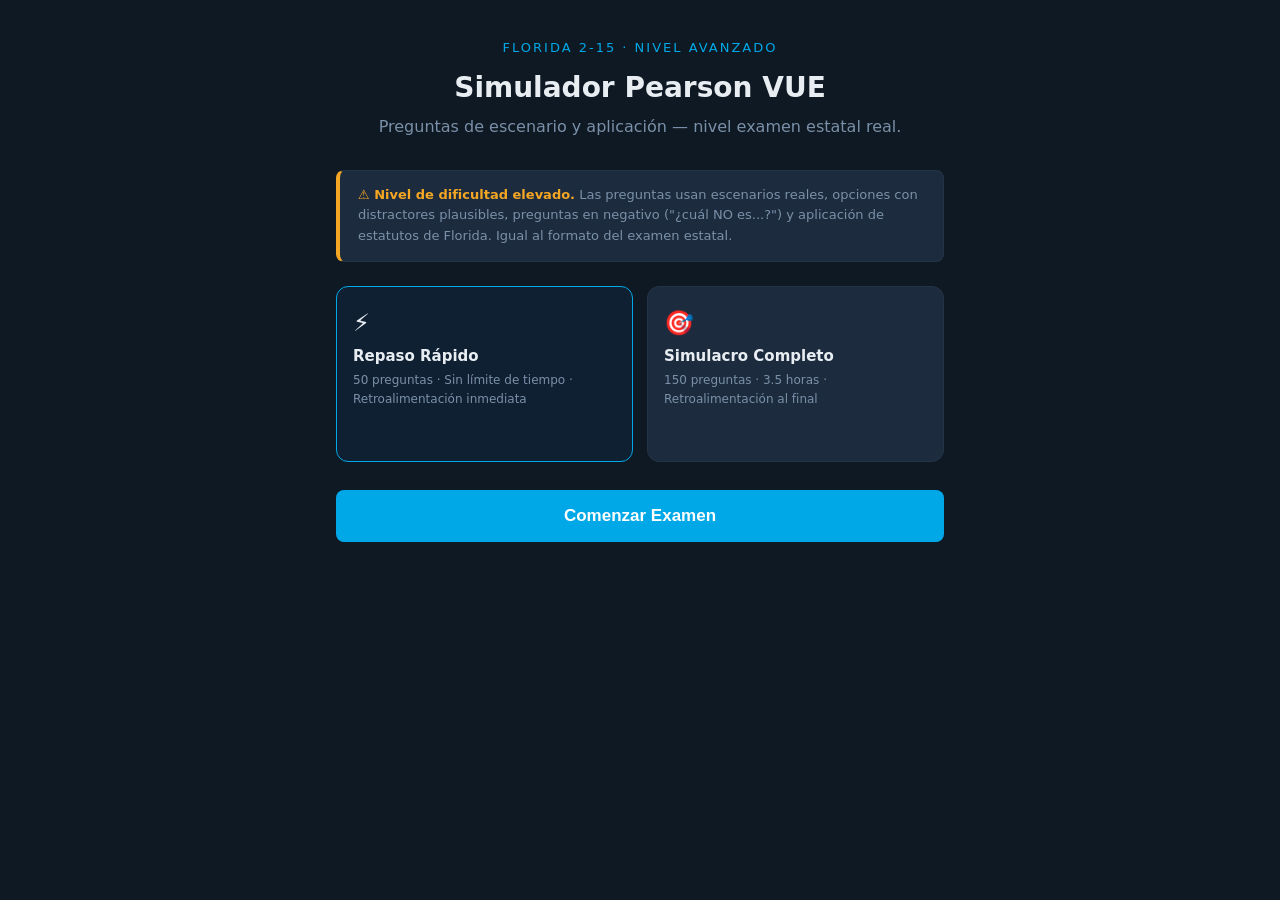
==== examen-avanzado.html @ e2fc0c7a "Agregar simulador nivel avanzado Pearson VUE" ====
<!DOCTYPE html>
<html lang="es">
<head>
<meta charset="UTF-8">
<meta name="viewport" content="width=device-width, initial-scale=1.0">
<title>Examen Florida 2-15 – Nivel Pearson VUE</title>
<style>
  * { box-sizing: border-box; margin: 0; padding: 0; }
  :root {
    --bg: #0f1923; --surface: #162030; --card: #1c2c3e; --border: #243447;
    --accent: #00a8e8; --accent2: #00c896; --warn: #f5a623; --danger: #e84040;
    --text: #e8edf2; --muted: #7a90a8;
    --correct-bg: #0a2e22; --wrong-bg: #2e0d0d;
  }
  body { background: var(--bg); color: var(--text); font-family: 'Segoe UI', system-ui, sans-serif; min-height: 100vh; display: flex; flex-direction: column; }
  header { background: var(--surface); border-bottom: 1px solid var(--border); padding: 12px 20px; display: flex; align-items: center; justify-content: space-between; position: sticky; top: 0; z-index: 100; }
  .logo { font-size: 13px; font-weight: 700; color: var(--accent); letter-spacing: 1.5px; text-transform: uppercase; }
  .logo span { color: var(--muted); font-weight: 400; }
  #timer { font-size: 20px; font-weight: 700; font-variant-numeric: tabular-nums; color: var(--warn); letter-spacing: 2px; }
  #timer.urgent { color: var(--danger); animation: pulse 1s infinite; }
  @keyframes pulse { 0%,100%{opacity:1} 50%{opacity:.5} }
  #progress-bar-wrap { background: var(--border); height: 4px; }
  #progress-bar { height: 4px; background: linear-gradient(90deg, var(--accent), var(--accent2)); transition: width .3s; width: 0%; }
  main { flex: 1; padding: 24px 16px 80px; max-width: 780px; margin: 0 auto; width: 100%; }
  .meta { display: flex; align-items: center; gap: 10px; margin-bottom: 18px; flex-wrap: wrap; }
  .badge { font-size: 10px; font-weight: 700; letter-spacing: 1px; text-transform: uppercase; padding: 4px 10px; border-radius: 20px; background: var(--card); border: 1px solid var(--border); color: var(--muted); }
  .badge.accent { border-color: var(--accent); color: var(--accent); }
  .badge.hard { border-color: var(--danger); color: var(--danger); }
  #q-counter { margin-left: auto; font-size: 13px; color: var(--muted); }
  #question-card { background: var(--card); border: 1px solid var(--border); border-radius: 12px; padding: 26px; margin-bottom: 18px; line-height: 1.75; font-size: 16px; }
  #options { display: flex; flex-direction: column; gap: 11px; }
  .option { background: var(--surface); border: 1.5px solid var(--border); border-radius: 10px; padding: 15px 18px; cursor: pointer; display: flex; align-items: flex-start; gap: 14px; transition: border-color .15s, background .15s; font-size: 14.5px; line-height: 1.55; }
  .option:hover:not(.disabled) { border-color: var(--accent); background: #1a2e42; }
  .opt-letter { min-width: 26px; height: 26px; border-radius: 50%; background: var(--border); display: flex; align-items: center; justify-content: center; font-size: 12px; font-weight: 700; color: var(--muted); flex-shrink: 0; margin-top: 1px; }
  .option.selected { border-color: var(--accent); background: #102033; }
  .option.selected .opt-letter { background: var(--accent); color: #fff; }
  .option.correct { border-color: var(--accent2); background: var(--correct-bg); }
  .option.correct .opt-letter { background: var(--accent2); color: #fff; }
  .option.wrong { border-color: var(--danger); background: var(--wrong-bg); }
  .option.wrong .opt-letter { background: var(--danger); color: #fff; }
  .option.disabled { cursor: default; }
  #explanation { display: none; background: #0d1e2e; border: 1px solid var(--border); border-left: 4px solid var(--accent2); border-radius: 8px; padding: 16px 20px; font-size: 13.5px; line-height: 1.75; color: #c0d0e0; margin-top: 14px; }
  #explanation.show { display: block; }
  #explanation strong { color: var(--accent2); }
  #explanation em { color: var(--warn); font-style: normal; }
  #bottom-bar { position: fixed; bottom: 0; left: 0; right: 0; background: var(--surface); border-top: 1px solid var(--border); padding: 12px 20px; display: flex; align-items: center; justify-content: space-between; gap: 12px; }
  #score-live { font-size: 13px; color: var(--muted); }
  #score-live span { color: var(--text); font-weight: 700; }
  .btn { padding: 11px 26px; border-radius: 8px; border: none; font-size: 15px; font-weight: 700; cursor: pointer; transition: opacity .15s; }
  .btn:disabled { opacity: .35; cursor: default; }
  .btn-primary { background: var(--accent); color: #fff; }
  .btn-primary:hover:not(:disabled) { opacity: .85; }
  .btn-secondary { background: transparent; border: 1.5px solid var(--border); color: var(--muted); font-size: 13px; padding: 9px 16px; }
  .btn-secondary:hover { border-color: var(--accent); color: var(--accent); }
  #results-screen { display: none; max-width: 680px; margin: 0 auto; padding: 40px 16px 80px; text-align: center; }
  #results-screen.show { display: block; }
  .result-circle { width: 140px; height: 140px; border-radius: 50%; margin: 0 auto 28px; display: flex; flex-direction: column; align-items: center; justify-content: center; font-size: 36px; font-weight: 800; border: 5px solid var(--accent2); }
  .result-circle.fail { border-color: var(--danger); }
  h1.result-title { font-size: 26px; margin-bottom: 8px; }
  .result-sub { color: var(--muted); margin-bottom: 32px; font-size: 15px; }
  .stats-grid { display: grid; grid-template-columns: repeat(3, 1fr); gap: 12px; margin-bottom: 32px; }
  .stat-box { background: var(--card); border: 1px solid var(--border); border-radius: 10px; padding: 18px 12px; }
  .stat-box .num { font-size: 28px; font-weight: 800; color: var(--accent); }
  .stat-box .lbl { font-size: 11px; color: var(--muted); margin-top: 4px; text-transform: uppercase; letter-spacing: .8px; }
  .lesson-breakdown { text-align: left; margin-bottom: 32px; }
  .lesson-breakdown h3 { font-size: 13px; color: var(--muted); text-transform: uppercase; letter-spacing: 1px; margin-bottom: 14px; }
  .lb-row { display: flex; align-items: center; gap: 10px; margin-bottom: 8px; font-size: 13px; }
  .lb-label { min-width: 130px; color: var(--muted); font-size: 12px; }
  .lb-bar-wrap { flex: 1; background: var(--border); border-radius: 4px; height: 8px; }
  .lb-bar { height: 8px; border-radius: 4px; background: var(--accent2); }
  .lb-bar.bad { background: var(--danger); }
  .lb-pct { min-width: 40px; text-align: right; font-weight: 700; }
  #start-screen { max-width: 640px; margin: 40px auto; padding: 0 16px; text-align: center; }
  #start-screen h1 { font-size: 28px; margin-bottom: 10px; }
  #start-screen p { color: var(--muted); margin-bottom: 30px; line-height: 1.6; }
  .mode-grid { display: grid; grid-template-columns: 1fr 1fr; gap: 14px; margin-bottom: 28px; }
  .mode-card { background: var(--card); border: 1.5px solid var(--border); border-radius: 12px; padding: 22px 16px; cursor: pointer; transition: border-color .15s; text-align: left; }
  .mode-card:hover { border-color: var(--accent); }
  .mode-card.selected { border-color: var(--accent); background: #102033; }
  .mode-card h3 { font-size: 15px; margin-bottom: 6px; }
  .mode-card p { font-size: 12px; color: var(--muted); line-height: 1.5; }
  .mode-icon { font-size: 24px; margin-bottom: 10px; }
  .difficulty-note { background: var(--card); border: 1px solid var(--border); border-left: 4px solid var(--warn); border-radius: 8px; padding: 14px 18px; text-align: left; font-size: 13px; color: var(--muted); margin-bottom: 24px; line-height: 1.6; }
  .difficulty-note strong { color: var(--warn); }
</style>
</head>
<body>

<div id="start-screen">
  <div style="font-size:13px;color:var(--accent);letter-spacing:2px;text-transform:uppercase;margin-bottom:16px;">Florida 2-15 · Nivel Avanzado</div>
  <h1>Simulador Pearson VUE</h1>
  <p>Preguntas de escenario y aplicación — nivel examen estatal real.</p>

  <div class="difficulty-note">
    <strong>⚠️ Nivel de dificultad elevado.</strong> Las preguntas usan escenarios reales, opciones con distractores plausibles, preguntas en negativo ("¿cuál NO es...?") y aplicación de estatutos de Florida. Igual al formato del examen estatal.
  </div>

  <div class="mode-grid">
    <div class="mode-card selected" id="mode-50" onclick="selectMode(50)">
      <div class="mode-icon">⚡</div>
      <h3>Repaso Rápido</h3>
      <p>50 preguntas · Sin límite de tiempo · Retroalimentación inmediata</p>
    </div>
    <div class="mode-card" id="mode-150" onclick="selectMode(150)">
      <div class="mode-icon">🎯</div>
      <h3>Simulacro Completo</h3>
      <p>150 preguntas · 3.5 horas · Retroalimentación al final</p>
    </div>
  </div>
  <button class="btn btn-primary" onclick="startExam()" style="width:100%;padding:16px;font-size:17px;">Comenzar Examen</button>
</div>

<div id="exam-screen" style="display:none;">
  <header>
    <div class="logo">Florida 2-15 <span>· Pearson VUE</span></div>
    <div id="timer">3:30:00</div>
  </header>
  <div id="progress-bar-wrap"><div id="progress-bar"></div></div>
  <main>
    <div class="meta">
      <span class="badge accent" id="lesson-badge">Lección 1</span>
      <span class="badge" id="topic-badge">Escenario</span>
      <span class="badge hard" id="type-badge">Aplicación</span>
      <span id="q-counter">Pregunta 1 de 50</span>
    </div>
    <div id="question-card"></div>
    <div id="options"></div>
    <div id="explanation"></div>
  </main>
  <div id="bottom-bar">
    <div id="score-live">Correctas: <span id="correct-count">0</span> / <span id="answered-count">0</span></div>
    <button class="btn btn-secondary" id="skip-btn" onclick="skipQ()">Omitir</button>
    <button class="btn btn-primary" id="next-btn" onclick="nextQ()" disabled>Siguiente →</button>
  </div>
</div>

<div id="results-screen">
  <div class="result-circle" id="result-circle">
    <div id="result-pct">--</div>
    <small>score</small>
  </div>
  <h1 class="result-title" id="result-title">Resultado</h1>
  <p class="result-sub" id="result-sub"></p>
  <div class="stats-grid">
    <div class="stat-box"><div class="num" id="res-correct">-</div><div class="lbl">Correctas</div></div>
    <div class="stat-box"><div class="num" id="res-wrong">-</div><div class="lbl">Incorrectas</div></div>
    <div class="stat-box"><div class="num" id="res-time">-</div><div class="lbl">Tiempo</div></div>
  </div>
  <div class="lesson-breakdown">
    <h3>Desempeño por lección</h3>
    <div id="breakdown-rows"></div>
  </div>
  <button class="btn btn-primary" onclick="location.reload()" style="width:100%;padding:16px;font-size:16px;">Nueva Sesión</button>
</div>

<script>
const Q = [

// ══════════════════════════════════════════════
// LECCIÓN 1 — Conceptos Básicos
// ══════════════════════════════════════════════
{l:1,t:"Conceptos Básicos",q:"María compró una póliza de vida sobre la vida de su esposo hace tres años. Recientemente se divorciaron. Su esposo muere al año siguiente del divorcio. La aseguradora:",a:["Debe pagar el death benefit porque el insurable interest existía al momento de emitir la póliza","Puede negar el pago porque el insurable interest desapareció al divorciarse","Debe pagar solo la mitad del benefit","Puede negar el pago solo si la causa de muerte fue violenta"],c:0,e:"<strong>Regla clave:</strong> en seguros de vida, el insurable interest debe existir al momento de <em>emitir</em> la póliza, no al momento de la muerte. Como existía al emitirse (matrimonio), la aseguradora debe pagar. Distinto de property insurance donde debe existir al momento del siniestro."},
{l:1,t:"Conceptos Básicos",q:"Un agente le dice a un cliente: 'Esta póliza cubre absolutamente todo, incluyendo condiciones preexistentes desde el primer día.' La póliza en realidad excluye condiciones preexistentes por 12 meses. El agente ha cometido:",a:["Rebating","Twisting","Misrepresentation que puede anular el contrato","Una práctica aceptable si el cliente no preguntó"],c:2,e:"<strong>Misrepresentation:</strong> declaración falsa de un hecho material que induce al cliente a comprar. Si el cliente hubiera conocido la exclusión, podría haber actuado diferente. Esto puede dar al asegurado el derecho de rescindir el contrato o buscar daños."},
{l:1,t:"Conceptos Básicos",q:"¿Cuál de los siguientes elementos es el que convierte la solicitud del cliente y la promesa de la aseguradora en un contrato vinculante?",a:["La firma del agente en la solicitud","El pago de la primera prima y la aprobación del underwriter","La entrega física de la póliza al asegurado","La firma del médico en el examen médico"],c:1,e:"<strong>Consideration (contraprestación):</strong> el asegurado paga la prima (su consideration); la aseguradora promete pagar beneficios (su consideration). Ambas consideraciones deben existir para tener contrato válido. La aprobación del underwriter completa la aceptación."},
{l:1,t:"Conceptos Básicos",q:"Una póliza de seguros establece que 'en caso de ambigüedad en los términos de esta póliza, el beneficio de la duda será para el asegurado.' Este principio se llama:",a:["Doctrine of reasonable expectations","Contra proferentem","Principle of utmost good faith","Waiver and estoppel"],c:1,e:"<strong>Contra proferentem:</strong> las ambigüedades se interpretan en contra de quien redactó el documento (el asegurador). Principio aplicable porque es un contrato de adhesión — solo el asegurador redacta los términos."},

// ══════════════════════════════════════════════
// LECCIÓN 2 — Tipos de Aseguradoras
// ══════════════════════════════════════════════
{l:2,t:"Tipos de Aseguradoras",q:"Un cliente pregunta por qué recibió un 'dividend check' de su aseguradora de vida cuando pensaba que los dividendos eran solo para acciones de bolsa. El agente debe explicar que:",a:["Es un error, las aseguradoras no pagan dividendos","Su póliza es de una mutual company donde los asegurados son los dueños y los dividendos son retorno de exceso de prima","Los dividendos de seguros están garantizados y son fijos","La aseguradora cometió un error contable"],c:1,e:"<strong>Mutual companies:</strong> los tomadores de póliza son los propietarios. Los dividendos representan devolución de primas cobradas en exceso — <em>no están garantizados</em> y no son utilidades de inversión. Por eso el IRS los trata como retorno de prima (no como ingreso gravable hasta exceder las primas pagadas)."},
{l:2,t:"Tipos de Aseguradoras",q:"Un cliente quiere asegurar un riesgo muy inusual (un yate de competición de alto valor) y ninguna aseguradora admitida en Florida quiere cubrir el riesgo. El agente debe:",a:["Negarse a ayudar al cliente porque el riesgo no es asegurable","Buscar cobertura a través del mercado de surplus lines con un agente de surplus lines licenciado","Crear una póliza personalizada él mismo","Recomendar al cliente que viaje sin seguro"],c:1,e:"<strong>Surplus lines:</strong> mercado para riesgos que las aseguradoras admitidas no quieren/pueden cubrir. Requiere agente con licencia de surplus lines (4-43 en Florida). Las aseguradoras surplus lines no están reguladas igual que las admitidas — no hay protección de la Guaranty Association."},

// ══════════════════════════════════════════════
// LECCIÓN 3 — Agente y Contrato
// ══════════════════════════════════════════════
{l:3,t:"Agente y Contrato",q:"Un agente acepta una prima de un cliente sabiendo que la póliza fue cancelada hace dos semanas, y le dice al cliente que 'todo está bien, está cubierto.' La aseguradora después niega el reclamo. En este escenario:",a:["La aseguradora puede negar el reclamo sin consecuencias porque la póliza estaba cancelada","La aseguradora puede estar obligada a pagar porque el agente tenía apparent authority y el cliente actuó de buena fe","El cliente pierde porque es su responsabilidad verificar su cobertura","El agente no tiene responsabilidad porque solo estaba siendo amable"],c:1,e:"<strong>Apparent authority y estoppel:</strong> si la aseguradora permite que su agente actúe de cierta manera y un tercero de buena fe confía en esa autoridad aparente, la aseguradora puede quedar impedida (estopped) de negar responsabilidad. El agente creó una representación que el cliente tenía razón en creer."},
{l:3,t:"Agente y Contrato",q:"Carlos solicitó una póliza de vida y pagó la primera prima con su solicitud. El agente emitió un 'conditional receipt.' Carlos muere 10 días después, antes de que el underwriter apruebe la solicitud. ¿Qué ocurre?",a:["La aseguradora no paga porque la póliza no fue aprobada","La aseguradora paga si Carlos era insurable al momento de completar la solicitud","La aseguradora paga el 50% del death benefit","La aseguradora devuelve la prima pero no paga beneficio"],c:1,e:"<strong>Conditional receipt:</strong> otorga cobertura retroactiva a la fecha de la solicitud <em>condicionada</em> a que el solicitante hubiera sido aprobado de haber vivido. Si Carlos cumplía los requisitos de insurability, la aseguradora debe pagar el death benefit completo."},
{l:3,t:"Agente y Contrato",q:"El período de gracia de 30 días en una póliza de vida significa que si el asegurado muere durante ese período sin haber pagado la prima vencida:",a:["La aseguradora no paga porque la póliza estaba técnicamente lapsa","La aseguradora paga el death benefit completo sin deducción","La aseguradora paga el death benefit menos la prima vencida","La aseguradora paga solo si la causa de muerte no fue preexistente"],c:1,e:"Durante el período de gracia la póliza permanece <strong>en plena vigencia</strong>. Si el asegurado muere durante los 30 días de gracia, el beneficiario recibe el death benefit completo. La aseguradora puede deducir la prima vencida del pago, pero sí paga."},
{l:3,t:"Agente y Contrato",q:"Ana compró una póliza de vida entera hace 18 meses. Al revisar su póliza, descubre que omitió mencionar que fue tratada por diabetes hace 3 años. La aseguradora puede:",a:["Cancelar la póliza en cualquier momento futuro porque fue fraude","Contestar la validez de la póliza dentro del período de contestability de 2 años","Negar reclamos relacionados con diabetes pero no cancelar la póliza","No hacer nada porque el período de gracia ya pasó"],c:1,e:"<strong>Contestability period:</strong> durante los primeros 2 años, la aseguradora puede investigar y potencialmente rescindir la póliza por misrepresentation material en la solicitud. Después de 2 años, la cláusula de incontestabilidad protege al asegurado (salvo fraude)."},

// ══════════════════════════════════════════════
// LECCIÓN 4 — Tipos de Vida
// ══════════════════════════════════════════════
{l:4,t:"Tipos de Vida",q:"Un cliente de 35 años quiere la mayor cantidad posible de cobertura de muerte por el menor costo de prima hoy, entendiendo que la cobertura no será permanente. ¿Qué producto es más apropiado?",a:["Whole life — por la estabilidad de prima","Term life — mayor face amount por menor prima","Universal life — por la flexibilidad","Variable life — por el potencial de crecimiento"],c:1,e:"<strong>Term life</strong> proporciona el mayor death benefit por el menor costo de prima durante el período cubierto. Ideal para necesidades temporales (hipoteca, hijos dependientes). No acumula cash value. La pregunta pide maximizar cobertura a bajo costo, no permanencia."},
{l:4,t:"Tipos de Vida",q:"Un cliente tiene una póliza whole life emitida a edad 35. A los 65 años necesita dinero. ¿Cuál de las siguientes opciones le permite acceder a fondos SIN crear un evento gravable inmediato?",a:["Surrender total de la póliza","Policy loan contra el cash value","Retiro parcial del cash value","Venta de la póliza a un tercero (viatical)"],c:1,e:"<strong>Policy loan:</strong> el asegurado toma prestado contra su cash value. No es un retiro — es un préstamo. Los préstamos de pólizas de vida <em>no son eventos gravables</em> porque técnicamente es dinero prestado, no ingreso. Si la póliza lapsa con préstamo pendiente, entonces sí puede haber evento gravable."},
{l:4,t:"Tipos de Vida",q:"Una póliza 'universal life' tiene un cash value de $25,000 y el costo del seguro mensual (COI) es de $180. El dueño no ha pagado prima en 6 meses. ¿Qué ocurre con la póliza?",a:["La póliza lapsa inmediatamente al no pagar la prima","El COI se deduce del cash value — la póliza sigue vigente mientras haya fondos suficientes","La aseguradora cancela la póliza y devuelve el cash value","La cobertura se reduce automáticamente al 50%"],c:1,e:"<strong>Universal Life — flexibilidad de prima:</strong> el COI se deduce mensualmente del cash value. Si hay fondos, la póliza permanece vigente aunque no se paguen primas. La póliza lapsa solo cuando el cash value es insuficiente para cubrir el COI. Esto es una característica clave de UL vs. Whole Life."},
{l:4,t:"Tipos de Vida",q:"Un agente vende una póliza de vida industrial (industrial life) a un cliente. ¿Cuál de los siguientes es INCOMPATIBLE con una póliza de vida industrial?",a:["Primas cobradas semanalmente o mensualmente","Face amount de $2,500","El agente visita el hogar para cobrar primas","Face amount de $50,000"],c:3,e:"<strong>Industrial life:</strong> face amount máximo de <strong>$3,000</strong> en Florida. Un face amount de $50,000 no califica como industrial life. Las otras características (primas pequeñas, cobro en el hogar, montos bajos) son típicas del industrial life / debit life."},

// ══════════════════════════════════════════════
// LECCIÓN 5 — Riders y Provisiones
// ══════════════════════════════════════════════
{l:5,t:"Riders y Provisiones",q:"Pedro tiene una póliza whole life con waiver of premium rider. A los 45 años sufre un accidente y queda totalmente discapacitado. Después de 6 meses, ¿qué ocurre?",a:["La póliza se cancela automáticamente porque no puede pagar","Las primas quedan exentas y la póliza continúa acumulando cash value como si se pagaran","La póliza convierte a term insurance","La aseguradora paga el death benefit inmediatamente"],c:1,e:"<strong>Waiver of Premium:</strong> después del período de eliminación (generalmente 6 meses de discapacidad total), las primas futuras se eximen. La póliza continúa <em>exactamente igual</em> — sigue acumulando cash value, los dividendos continúan — como si las primas se estuvieran pagando. Pedro recupera su capacidad → las primas se reanudan."},
{l:5,t:"Riders y Provisiones",q:"Rosa tiene una póliza de vida con un 'guaranteed insurability rider' (GIR). Este rider le permite:",a:["Aumentar el death benefit sin examen médico en fechas específicas o eventos vitales","Convertir su póliza term a whole life sin examen","Reducir su prima si mejora su salud","Cambiar de aseguradora sin penalidad"],c:0,e:"<strong>Guaranteed Insurability Rider:</strong> permite comprar cobertura adicional en fechas o eventos específicos (matrimonio, nacimiento de hijo, aniversario de póliza) <em>sin evidencia de insurability</em>. Ideal para asegurar la capacidad de aumentar cobertura independientemente del estado de salud futuro."},
{l:5,t:"Riders y Provisiones",q:"José tiene una póliza whole life con 'accidental death benefit rider' (doble indemnity). Muere en un accidente de auto mientras conducía bajo la influencia del alcohol. ¿El rider paga?",a:["Sí, cualquier muerte accidental activa el rider","No, conducir bajo influencia generalmente excluye el accidental death benefit","Sí, pero solo el 50% del monto adicional","No, porque es un suicide indirecto"],c:1,e:"<strong>Exclusiones del Accidental Death Benefit:</strong> la mayoría de las pólizas excluyen muertes accidentales que resultan de: conducir intoxicado, actividades ilegales, aviación privada, guerra. La aseguradora pagaría el <em>death benefit base</em> normal pero NO el beneficio adicional del rider."},
{l:5,t:"Riders y Provisiones",q:"Laura tiene una póliza whole life que no puede seguir pagando. Quiere mantener alguna cobertura de vida permanente. Su póliza ofrece opciones de non-forfeiture. ¿Cuál opción mantiene el mismo tipo de póliza (whole life) pero con menor death benefit?",a:["Extended term option","Reduced paid-up option","Cash surrender value","Automatic premium loan"],c:1,e:"<strong>Reduced Paid-Up (RPU):</strong> usa el cash value existente para comprar una póliza whole life pagada, mismo tipo, sin más primas, pero con death benefit reducido. <strong>Extended Term:</strong> mismo face amount pero convertido a term por período limitado. RPU = mismo tipo, menos beneficio. Extended Term = mismo beneficio, tipo diferente, período limitado."},

// ══════════════════════════════════════════════
// LECCIÓN 6 — Anualidades
// ══════════════════════════════════════════════
{l:6,t:"Anualidades",q:"Un cliente de 70 años quiere garantizar que recibirá pagos de su anualidad por al menos 10 años, incluso si muere antes. ¿Qué opción de pago debe seleccionar?",a:["Life only (straight life)","Life with period certain (10 years certain)","Joint and survivor","Lump sum withdrawal"],c:1,e:"<strong>Life with Period Certain:</strong> paga mientras el annuitant viva, pero garantiza pagos por un período mínimo (10 años en este caso). Si muere antes, los pagos continúan al beneficiario por el resto de los 10 años. <strong>Life Only</strong> — pagos cesan al morir, sin garantía de mínimo."},
{l:6,t:"Anualidades",q:"Una anualidad variable tiene un 'mortality and expense risk charge' (M&E). ¿Para qué sirve este cargo?",a:["Para cubrir comisiones del agente","Para compensar a la aseguradora por garantizar el death benefit mínimo y los gastos de operación","Para financiar los sub-accounts de inversión","Para pagar los impuestos de la anualidad"],c:1,e:"<strong>M&E charge:</strong> es la compensación que cobra la aseguradora en anualidades variables por asumir el riesgo de mortalidad (garantía de death benefit mínimo) y los gastos de administración del contrato. Es un cargo porcentual anual sobre el valor de la cuenta (típicamente 1-1.5%)."},
{l:6,t:"Anualidades",q:"Carlos acumuló $200,000 en una anualidad diferida. Su base (primas pagadas) es $80,000. Hace un retiro de $30,000 antes de los 59½ años. ¿Qué tratamiento fiscal aplica?",a:["$30,000 libre de impuestos porque es retorno de prima","$30,000 completamente gravable más 10% de penalidad del IRS","Gravable según la proporción de ganancia vs. base","Solo la penalidad del 10%, no impuesto sobre la renta"],c:1,e:"<strong>LIFO rule para anualidades:</strong> el IRS considera que las ganancias salen primero (Last In, First Out). Como la ganancia acumulada ($120,000) es mayor que el retiro ($30,000), los $30,000 se tratan como 100% ganancia — gravable como ingreso ordinario + <em>10% de penalidad</em> por ser menor de 59½."},
{l:6,t:"Anualidades",q:"¿Cuál de los siguientes NO es una característica de una anualidad fija indexada (Fixed Indexed Annuity)?",a:["El principal está protegido contra pérdidas del mercado","El crecimiento está vinculado parcialmente a un índice bursátil","El propietario asume directamente el riesgo del mercado de valores","Puede tener un cap rate que limita las ganancias máximas"],c:2,e:"En una <strong>Fixed Indexed Annuity</strong>, el asegurador asume el riesgo de mercado — el propietario <em>nunca pierde el principal</em> por caídas del mercado. El crecimiento está vinculado a un índice (como S&P 500) pero limitado por un cap, spread o participation rate. Diferente de variable annuity donde el propietario SÍ asume el riesgo."},

// ══════════════════════════════════════════════
// LECCIÓN 7 — Planes de Retiro
// ══════════════════════════════════════════════
{l:7,t:"Planes de Retiro",q:"María contribuye $7,000 a un Roth IRA este año. Su ingreso es de $180,000 (casada, declaración conjunta). ¿Puede hacer esta contribución completa?",a:["Sí, cualquier persona con ingreso puede contribuir al Roth IRA","No, su ingreso supera el límite de phase-out para contribuciones Roth IRA","Sí, pero solo si no tiene 401(k) en el trabajo","No, el Roth IRA es solo para personas sin plan de retiro en el trabajo"],c:1,e:"El Roth IRA tiene <strong>límites de ingreso</strong>. En 2024, para casados declarando conjuntamente, el phase-out comienza en $230,000 y se elimina a $240,000. Con $180,000, María SÍ puede contribuir el monto completo. (Nota: verifique cifras exactas — el principio del phase-out es lo que el examen evalúa.)"},
{l:7,t:"Planes de Retiro",q:"Un empleado retira $50,000 de su 401(k) a los 52 años porque necesita pagar una deuda. ¿Cuál es la consecuencia fiscal?",a:["El retiro es libre de impuestos porque es su propio dinero","Paga impuesto sobre la renta ordinario más 10% de penalidad por retiro anticipado","Solo paga 10% de penalidad, sin impuesto sobre la renta","El 50% es libre de impuestos como retorno de contribuciones"],c:1,e:"Retiro anticipado de plan calificado (antes de 59½): <strong>100% gravable como ingreso ordinario + 10% de penalidad</strong>. Las contribuciones 401(k) tradicionales son pre-impuesto — todo el retiro es gravable. La penalidad del 10% aplica salvo excepciones (discapacidad, separación de servicio a 55+, pagos SEPP, etc.)."},
{l:7,t:"Planes de Retiro",q:"Un plan SIMPLE IRA requiere que el empleador contribuya de una de dos maneras. ¿Cuál de los siguientes NO es una opción de contribución del empleador en un SIMPLE IRA?",a:["Match de hasta 3% del salario del empleado","Contribución no electiva de 2% para todos los empleados elegibles","Contribución discrecional — el empleador elige cada año cuánto aportar","Match reducido de hasta 1% por 2 de cada 5 años"],c:2,e:"Los planes <strong>SIMPLE IRA</strong> requieren que el empleador elija entre: (1) match de hasta 3% del salario, o (2) contribución no electiva fija del 2% para todos elegibles. Las contribuciones <em>discrecionales</em> no existen en SIMPLE IRA — la contribución del empleador es obligatoria. Eso lo diferencia de un plan profit-sharing."},

// ══════════════════════════════════════════════
// LECCIÓN 8 — Salud — Conceptos
// ══════════════════════════════════════════════
{l:8,t:"Salud — Conceptos",q:"Juan tiene un plan de salud con deductible de $2,000, coinsurance de 80/20 y out-of-pocket maximum de $6,000. Recibe una factura médica de $12,000. ¿Cuánto paga Juan en total?",a:["$2,400","$4,000","$6,000","$2,000 + 20% del resto hasta el OOP max"],c:2,e:"Juan paga el deductible: $2,000. Luego el coinsurance: 20% de los $10,000 restantes = $2,000. Total: $4,000. Sin embargo, si el OOP max es $6,000 y aún no lo ha alcanzado en el año, paga $4,000 en este siniestro. <strong>El OOP max de $6,000 es el tope anual total</strong> — una vez alcanzado, el seguro cubre el 100%."},
{l:8,t:"Salud — Conceptos",q:"Una póliza de discapacidad tiene un 'elimination period' de 90 días y un 'benefit period' de 2 años. Pedro queda discapacitado el 1 de enero. ¿Cuándo recibe su primer pago y hasta cuándo?",a:["Primer pago el 1 de enero, hasta el 1 de enero del año siguiente","Primer pago el 1 de abril, hasta el 1 de abril dos años después","Primer pago el 1 de abril, hasta el 1 de enero dos años después del inicio de discapacidad","Primer pago el 1 de febrero, hasta que pueda regresar a trabajar"],c:1,e:"<strong>Elimination period de 90 días:</strong> primeros 90 días sin pago (período de espera) → primer pago el 1 de abril. <strong>Benefit period de 2 años:</strong> 2 años desde que empiezan los beneficios (1 abril) → pagos hasta 1 de abril, 2 años después. El benefit period comienza cuando empiezan los pagos, no cuando comienza la discapacidad."},
{l:8,t:"Salud — Conceptos",q:"¿Cuál de los siguientes es un evento calificante que NO activa la cobertura COBRA?",a:["El empleado pierde su trabajo involuntariamente","El empleado reduce sus horas a tiempo parcial quedando inelegible para el plan grupal","El empleado renuncia voluntariamente","El empleado es despedido por conducta grave (gross misconduct)"],c:3,e:"<strong>Excepción COBRA:</strong> el despido por <em>gross misconduct</em> es la única razón de terminación de empleo que NO activa el derecho a COBRA. Todos los demás eventos (renuncia voluntaria, despido sin causa grave, reducción de horas) SÍ activan COBRA."},

// ══════════════════════════════════════════════
// LECCIÓN 9 — Provisiones de Pólizas de Salud
// ══════════════════════════════════════════════
{l:9,t:"Provisiones Salud",q:"Una póliza de salud individual contiene la siguiente cláusula: 'Esta póliza, junto con la solicitud adjunta, constituye el contrato completo entre las partes.' Esta provisión se llama:",a:["Entire contract clause","Incontestability clause","Consideration clause","Grace period clause"],c:0,e:"<strong>Entire Contract Clause:</strong> requiere que la póliza y la solicitud constituyan el contrato completo. Protege al asegurado porque significa que el asegurador no puede invocar documentos externos o declaraciones no incluidas en la solicitud para negar un reclamo. Provisión requerida en pólizas de salud."},
{l:9,t:"Provisiones Salud",q:"Carmen tenía dos pólizas de salud: una como empleada (Plan A, primario) y otra como dependiente del esposo (Plan B, secundario). Plan A paga $3,000 de una factura de $4,000. ¿Cuánto paga Plan B?",a:["$4,000 — el total de la factura","$1,000 — la cantidad no cubierta por Plan A","$0 — Plan B no paga si Plan A ya pagó algo","$2,000 — el 50% del restante"],c:1,e:"<strong>Coordination of Benefits (COB):</strong> el objetivo es que el total pagado entre los dos planes no exceda el 100% del gasto. Plan A pagó $3,000; quedan $1,000 sin pagar. Plan B como secundario paga los $1,000 restantes. Carmen no recibe más del 100% del gasto médico ($4,000 total de ambos planes)."},
{l:9,t:"Provisiones Salud",q:"Una póliza de salud individual lapsa porque Luis no pagó la prima. Luis quiere reinstalarla 45 días después. La aseguradora DEBE reinstalar la póliza si:",a:["Luis paga todas las primas vencidas con interés dentro de 3 años","Luis paga las primas vencidas y proporciona evidencia de insurability satisfactoria","Luis solo paga la prima del mes más reciente","La aseguradora no puede rechazar la reinstalación si Luis pagó antes"],c:1,e:"<strong>Reinstatement provision:</strong> si el asegurado solicita reinstalación y paga las primas vencidas + intereses, y proporciona evidencia de insurability aceptable, la aseguradora <em>debe</em> reinstalar dentro de 45 días o se considera reinstalada automáticamente. Condiciones preexistentes que surgieron durante el lapso pueden estar excluidas por hasta 10 días."},

// ══════════════════════════════════════════════
// LECCIÓN 10 — Tipos de Planes de Salud
// ══════════════════════════════════════════════
{l:10,t:"Tipos de Planes",q:"Roberto quiere un plan de salud que le permita ver cualquier especialista sin necesidad de referral, pero también acceder a una red de proveedores con costos más bajos. ¿Qué tipo de plan se adapta mejor?",a:["HMO — porque tiene la red más amplia","PPO — permite ver fuera de red con mayor costo pero no requiere referrals","EPO — porque cubre cualquier médico automáticamente","POS — porque el PCP puede referirlo a cualquier especialista del mundo"],c:1,e:"<strong>PPO (Preferred Provider Organization):</strong> no requiere PCP ni referrals para especialistas. Tiene red preferida (in-network, menor costo) pero permite salirse de la red (out-of-network, mayor costo). Combinación de libertad + incentivo de costos. EPO = no necesita referral pero NO cubre fuera de red."},
{l:10,t:"Tipos de Planes",q:"Un HSA (Health Savings Account) tiene las siguientes características. ¿Cuál de las siguientes es INCORRECTA?",a:["Las contribuciones son deducibles de impuestos","Los fondos no utilizados se acumulan año tras año (no se pierden)","Se puede usar un HSA junto con cualquier tipo de plan de salud","Los retiros para gastos médicos calificados son libres de impuestos"],c:2,e:"<strong>HSA requiere HDHP:</strong> un HSA solo puede abrirse y mantenerse si el titular tiene un High Deductible Health Plan (HDHP) calificado. No se puede tener un HSA junto con un plan de salud regular (HMO, PPO estándar). Las otras características son correctas: triple ventaja fiscal (contribución deducible, crecimiento libre de impuestos, retiros médicos libres de impuestos)."},

// ══════════════════════════════════════════════
// LECCIÓN 11 — Medicare
// ══════════════════════════════════════════════
{l:11,t:"Medicare",q:"Gloria tiene 67 años y sigue trabajando. Su empleador tiene 25 empleados. ¿Cómo funciona la coordinación entre Medicare y el seguro del empleador?",a:["Medicare es siempre primario para personas mayores de 65","El seguro del empleador es primario; Medicare es secundario porque el empleador tiene más de 20 empleados","Medicare es primario porque Gloria ya cumplió 65","El seguro del empleador y Medicare pagan en partes iguales"],c:1,e:"<strong>Regla de coordinación Medicare-empleador:</strong> si el empleador tiene <strong>20+ empleados</strong>, el plan del empleador es <strong>primario</strong> y Medicare es secundario. Si el empleador tiene menos de 20 empleados, Medicare sería primario. Gloria con empleador de 25 empleados: el plan del trabajo paga primero."},
{l:11,t:"Medicare",q:"Un beneficiario de Medicare Original fue hospitalizado 90 días. ¿Cuántos 'lifetime reserve days' le quedan disponibles?",a:["60 días","30 días","90 días","0 días — los 90 días agotaron todos los días disponibles"],c:0,e:"<strong>Medicare Part A — hospitalización:</strong> cubre días 1-60 sin copay (después del deductible); días 61-90 con copay diario. Para estadías que exceden 90 días, se usan los <strong>60 lifetime reserve days</strong> — días adicionales de por vida con copay más alto. Una hospitalización de 90 días agota los días 1-90 pero deja los 60 lifetime reserve days intactos."},
{l:11,t:"Medicare",q:"Un médico que 'no acepta asignación' de Medicare puede cobrar al paciente con Medicare hasta:",a:["Lo que le plazca — no hay límite si no acepta Medicare","115% del Medicare approved amount (limiting charge)","El doble del Medicare approved amount","El costo real del servicio sin ningún límite"],c:1,e:"<strong>Limiting charge:</strong> médicos que no aceptan asignación de Medicare aún pueden ser visitados por beneficiarios, pero solo pueden cobrar hasta el <strong>115% del Medicare approved amount</strong>. No pueden cobrar cualquier cantidad. El exceso (15%) lo paga el beneficiario de su bolsillo (o su Medigap)."},

// ══════════════════════════════════════════════
// LECCIÓN 12 — Medicaid
// ══════════════════════════════════════════════
{l:12,t:"Medicaid",q:"Una persona con Medicaid recibe servicios de long-term care en un asilo de ancianos durante 3 años, con un costo total de $150,000 pagado por Medicaid. Al fallecer, ¿qué puede ocurrir con su herencia?",a:["Los herederos reciben la herencia completa — Medicaid no puede reclamar nada","El estado de Florida puede reclamar la herencia hasta el monto pagado por Medicaid bajo el programa de recuperación (MERP)","Medicaid perdona la deuda automáticamente al fallecer","Solo se puede reclamar si la persona tenía propiedades valoradas en más de $500,000"],c:1,e:"<strong>Medicaid Estate Recovery Program (MERP):</strong> los estados están obligados por ley federal a recuperar los costos de Medicaid de la herencia del beneficiario fallecido para servicios de long-term care. Florida puede reclamar hasta el monto pagado de la herencia. Excepción: el cónyuge sobreviviente, hijos menores, o hijos discapacitados vivos pueden proteger la herencia."},
{l:12,t:"Medicaid",q:"¿Cuál de los siguientes describe correctamente la diferencia entre Medicare y Medicaid respecto a long-term care?",a:["Medicare cubre long-term care indefinidamente; Medicaid no cubre long-term care","Medicare cubre skilled nursing facility solo hasta 100 días (bajo condiciones); Medicaid puede cubrir long-term care indefinidamente para elegibles","Ambos cubren long-term care por igual","Medicaid cubre solo los primeros 30 días; Medicare cubre el resto"],c:1,e:"<strong>Distinción clave:</strong> Medicare Part A cubre skilled nursing facility <em>solo hasta 100 días</em> y solo después de hospitalización calificante de 3 días — no cubre cuidado custodial a largo plazo. <strong>Medicaid</strong> es el principal pagador de long-term care en EE.UU. para personas con bajos recursos, sin límite de días si el individuo califica."},

// ══════════════════════════════════════════════
// LECCIÓN 13 — Otros Seguros de Salud
// ══════════════════════════════════════════════
{l:13,t:"Otros Seguros Salud",q:"Isabel, de 58 años, compra una póliza de long-term care. Al año siguiente tiene un accidente que la deja sin poder bañarse ni vestirse sola (2 de las 6 ADLs). La aseguradora dice que necesita demostrar que la condición es permanente antes de pagar. ¿Es esto correcto?",a:["Sí, la condición debe ser permanente para calificar","No, el estándar típico es no poder realizar 2 de 6 ADLs por un período esperado de al menos 90 días, no necesariamente permanente","Sí, la aseguradora puede establecer cualquier criterio que quiera","No, cualquier discapacidad temporal activa inmediatamente los beneficios LTC"],c:1,e:"<strong>Criterio de elegibilidad LTC:</strong> el estándar federal (HIPAA) para pólizas LTC con ventajas fiscales requiere que el asegurado no pueda realizar 2 de 6 ADLs por un período esperado de <strong>al menos 90 días</strong>. La condición no debe ser necesariamente permanente — 90 días esperados es el umbral."},
{l:13,t:"Otros Seguros Salud",q:"Un médico gana $250,000 anuales. Quiere una póliza de disability income que le pague si no puede ejercer su especialidad médica. ¿Qué definición de discapacidad le conviene?",a:["Any occupation — porque paga más","Own occupation — porque le paga si no puede ejercer su especialidad aunque pueda hacer otro trabajo","Modified own occupation — porque es la más común","Social Security disability — porque tiene la cobertura más amplia"],c:1,e:"<strong>Own Occupation:</strong> la definición más favorable para profesionales de alto ingreso. Paga si no puede ejercer <em>su ocupación específica</em>, aunque pueda hacer otro trabajo. Un cirujano que pierde el uso de sus manos califica bajo own occupation aunque pueda ser maestro. <strong>Any occupation</strong> solo paga si no puede hacer ningún trabajo — mucho más difícil de calificar."},

// ══════════════════════════════════════════════
// LECCIÓN 14 — Seguros Grupales
// ══════════════════════════════════════════════
{l:14,t:"Seguros Grupales",q:"Sofía trabaja en una empresa con seguro de vida grupal por $100,000. Renuncia y quiere mantener alguna cobertura. La empresa no ofrece COBRA para vida. ¿Cuál es su opción?",a:["No puede mantener ninguna cobertura de vida al renunciar","Puede ejercer el conversion privilege dentro de 31 días para obtener póliza individual sin examen médico","Puede transferir la póliza grupal a su nuevo empleador","Puede mantener la póliza grupal pagando ella misma la prima por 18 meses"],c:1,e:"<strong>Conversion privilege:</strong> al terminar el empleo, Sofía tiene <strong>31 días</strong> para convertir su cobertura grupal a una póliza individual (generalmente whole life) <em>sin evidencia de insurability</em>. La prima será mayor (basada en su edad y la clase de riesgo estándar), pero no puede ser rechazada por razones médicas."},
{l:14,t:"Seguros Grupales",q:"Un plan de salud grupal ERISA se diferencia de uno no-ERISA principalmente porque los planes ERISA:",a:["Están sujetos a la regulación estatal de seguros de Florida","Están regulados por el gobierno federal, lo que puede pre-emptar (superar) las leyes estatales de seguros","Son siempre planes de contribución definida","No pueden incluir beneficios de salud mental"],c:1,e:"<strong>ERISA (Employee Retirement Income Security Act):</strong> regula los planes de beneficios de empleados a nivel federal. Los planes ERISA auto-asegurados (self-funded) están exentos de regulación estatal — las leyes de mandatos de Florida no aplican. Esto es por qué grandes empleadores self-funded pueden ofrecer planes con menos beneficios mandatados que las pólizas de seguro reguladas por el estado."},

// ══════════════════════════════════════════════
// LECCIÓN 15 — Estatutos FL — Licencias
// ══════════════════════════════════════════════
{l:15,t:"Estatutos FL — Licencias",q:"Ricardo obtiene su licencia 2-15 en Florida el 1 de marzo. Un mes después, su aseguradora lo 'appoints.' Ricardo ya puede vender para esa aseguradora. Si la aseguradora no renueva su appointment 24 meses después, Ricardo:",a:["Pierde su licencia automáticamente","Puede seguir vendiendo para otras aseguradoras con las que tenga appointment vigente","Debe re-tomar el examen estatal","Tiene 48 meses adicionales antes de perder su licencia"],c:1,e:"<strong>Licencia vs. Appointment:</strong> la <em>licencia</em> la otorga el estado y es del agente. El <em>appointment</em> lo otorga cada aseguradora específica. Si una aseguradora no renueva el appointment, Ricardo pierde la autorización para vender para <em>esa aseguradora</em>, pero su licencia sigue vigente y puede trabajar con otras aseguradoras que sí lo tengan appointado."},
{l:15,t:"Estatutos FL — Licencias",q:"¿Cuál de las siguientes personas NO necesita una licencia de agente de seguros en Florida?",a:["Un empleado bancario que vende anualidades a clientes del banco","Una persona que cobra primas para su empleador asegurador sin solicitación","Un corredor de bolsa que explica productos de variable annuity","Un agente que solo vende seguros de propiedad pero quiere vender vida ahora"],c:1,e:"<strong>Excepciones a la licencia:</strong> los empleados de aseguradoras que realizan funciones administrativas (cobrar primas, procesar reclamos) <em>sin solicitación</em> no necesitan licencia de agente. La clave es 'sin solicitación' — si el empleado solo recibe primas sin tratar de convencer a nadie de comprar seguros, está exento."},
{l:15,t:"Estatutos FL — Licencias",q:"Un agente de Florida fue condenado por un delito que involucra deshonestidad financiera hace 8 años. Ahora quiere solicitar una licencia 2-15. El DFS:",a:["Debe aprobar la licencia porque el delito fue hace más de 7 años","Puede denegar la licencia — ciertos delitos relacionados con deshonestidad son causa permanente de denegación independientemente del tiempo","Debe aprobar si el agente ha pagado su deuda con la sociedad","Puede aprobar con condiciones por 2 años de prueba"],c:1,e:"<strong>Antecedentes criminales:</strong> Florida puede denegar licencias por delitos que involucran <em>deshonestidad, fraude, o conducta criminal</em> sin importar cuánto tiempo ha pasado. No hay un límite de años automático. El DFS evalúa cada caso, pero delitos de deshonestidad financiera son señales de alerta serias para una profesión basada en confianza."},

// ══════════════════════════════════════════════
// LECCIÓN 16 — Estatutos FL — Conducta
// ══════════════════════════════════════════════
{l:16,t:"Estatutos FL — Conducta",q:"Un agente le dice a una cliente de 65 años: 'Su póliza whole life actual es obsoleta. Esta nueva póliza de vida universal le dará mejores rendimientos.' Sin mostrar una comparación escrita de valores, convence a la cliente de cancelar su póliza de 20 años y comprar la nueva. El agente ha cometido:",a:["Rebating — porque prometió mejor rendimiento","Twisting — inducir reemplazo mediante representación incompleta o falsa","Sliding — porque agregó cobertura sin consentimiento","Churning — porque es la misma compañía"],c:1,e:"<strong>Twisting:</strong> inducir a un asegurado a cancelar una póliza existente y reemplazarla con una de <em>diferente aseguradora</em> usando información falsa o incompleta. La cliente pierde 20 años de cash value acumulado, reinicia el período de contestability, y posiblemente paga mayor prima. Florida requiere formulario de comparación en reemplazos."},
{l:16,t:"Estatutos FL — Conducta",q:"Un agente le ofrece a un cliente: 'Si compra esta póliza de vida conmigo, yo mismo pago el primer mes de prima de mi bolsillo.' Esto es:",a:["Una práctica de ventas aceptable si el agente lo hace voluntariamente","Rebating — ilegal en Florida independientemente de la intención","Twisting — porque cambia las condiciones de la póliza","Una práctica aceptable solo si el DFS la aprueba"],c:1,e:"<strong>Rebating:</strong> ofrecer o dar al prospecto cualquier parte de la prima, comisión, u otro beneficio de valor como incentivo para comprar — es <strong>ilegal en Florida</strong> sin importar si el agente lo hace 'de buena fe' o voluntariamente. Viola la ley de seguros y puede resultar en suspensión o revocación de licencia."},
{l:16,t:"Estatutos FL — Conducta",q:"Una aseguradora de salud recibe un reclamo limpio (clean claim) el 1 de enero. El estatuto de Florida requiere pago dentro de 45 días. El 20 de febrero, el reclamo aún no ha sido pagado. ¿Qué aplica?",a:["La aseguradora tiene 30 días adicionales sin consecuencias","La aseguradora debe pagar el reclamo más interés sobre el monto vencido","El proveedor médico pierde el derecho al pago","La aseguradora puede negar el reclamo si lo considera tardío"],c:1,e:"<strong>Florida Statute — clean claims:</strong> si no se paga dentro de 45 días, la aseguradora debe pagar el monto del reclamo <em>más interés</em> sobre el saldo vencido. El 20 de febrero ya pasaron 50 días — aplica interés de mora. El incumplimiento repetido puede resultar en sanciones regulatorias del DFS."},
{l:16,t:"Estatutos FL — Conducta",q:"Un agente de seguros de vida en Florida actúa también como asesor financiero. Sin mencionarlo al cliente, recibe una comisión de una aseguradora por recomendar un producto. Esto puede constituir:",a:["Una práctica aceptable porque las comisiones son normales en seguros","Una violación del deber fiduciario si el agente se presenta como asesor independiente sin revelar el conflicto de interés","Twisting porque cambia las recomendaciones","Rebating porque recibe dinero adicional"],c:1,e:"<strong>Conflicto de interés y fiduciary duty:</strong> si el agente se presenta como asesor neutral o independiente, pero recibe compensación no revelada, viola su deber fiduciario. En el contexto de seguros regulares, la revelación de comisiones puede ser requerida; en el contexto de inversiones (RIA), la revelación es obligatoria bajo fiduciary standard."},

// ══════════════════════════════════════════════
// LECCIÓN 17 — NAIC y Disposiciones Modelo
// ══════════════════════════════════════════════
{l:17,t:"NAIC y Modelo",q:"Florida adopta el modelo de reemplazo de la NAIC. Cuando un agente propone reemplazar una póliza de vida existente, ¿cuál de los siguientes NO es requerido?",a:["Entregar un formulario de comparación al prospecto","Notificar a la aseguradora existente sobre el reemplazo propuesto","Obtener la aprobación del DFS antes de proceder con el reemplazo","Mantener copias de los documentos de reemplazo en el expediente"],c:2,e:"El proceso de reemplazo bajo las regulaciones de Florida <strong>no requiere aprobación previa del DFS</strong>. Los requisitos son: formulario de comparación al cliente, notificación a la aseguradora existente (que tiene derecho a contactar al cliente para intentar retenerlo), y mantener registros. La aprobación del DFS no es un paso del proceso."},
{l:17,t:"NAIC y Modelo",q:"El Buyer's Guide que los agentes deben entregar al vender vida en Florida tiene como propósito principal:",a:["Explicar específicamente los valores de la póliza que se está vendiendo","Educar al consumidor sobre conceptos generales de seguro de vida para que pueda tomar decisiones informadas","Comparar los productos de la aseguradora con los competidores","Revelar la comisión del agente"],c:1,e:"El <strong>Buyer's Guide</strong> es un documento de educación general sobre seguros de vida — no es específico de ninguna póliza. Explica conceptos como face amount, cash value, tipos de pólizas. El <strong>Policy Summary</strong> es el documento que contiene los detalles específicos de la póliza propuesta. Ambos son requeridos."},

// ══════════════════════════════════════════════
// LECCIÓN 18 — Variable Products
// ══════════════════════════════════════════════
{l:18,t:"Variable Products",q:"Un agente licenciado 2-15 sin registro FINRA le vende una variable annuity a un cliente. ¿Qué ha ocurrido?",a:["Nada — la licencia 2-15 es suficiente para vender cualquier anualidad","Ha cometido una violación grave — vender productos variables sin registro FINRA es ilegal","Solo necesita el registro FINRA si la prima supera $100,000","Es aceptable si la venta fue bajo supervisión de un agente con FINRA"],c:1,e:"Vender productos variables (variable life, variable annuity) requiere: <strong>(1) licencia 2-15 de Florida + (2) registro FINRA (Series 6 o 7) + (3) afiliación con un broker-dealer</strong>. Hacerlo sin registro FINRA es una violación seria tanto de las leyes de securities como de las de seguros, sujeto a sanciones del DFS y de FINRA/SEC."},
{l:18,t:"Variable Products",q:"Los fondos en una anualidad variable se invierten en 'separate accounts.' ¿Cuál es la característica principal de los separate accounts?",a:["Están garantizados por la FDIC como depósitos bancarios","Están separados de los activos generales de la aseguradora y reflejan el valor del mercado","Están invertidos exclusivamente en bonos del gobierno federal","Solo pueden invertirse en acciones del S&P 500"],c:1,e:"<strong>Separate accounts:</strong> los fondos de productos variables se mantienen <em>separados</em> de los activos generales (general account) de la aseguradora. Su valor fluctúa con el mercado. Esta separación protege al propietario si la aseguradora quiebra (los fondos no pueden ser tomados por acreedores de la aseguradora). No están garantizados por FDIC."},

// ══════════════════════════════════════════════
// LECCIÓN 19 — Ética y Mejores Prácticas
// ══════════════════════════════════════════════
{l:19,t:"Ética y Mejores Prácticas",q:"Un agente visita a una señora de 82 años en un asilo de ancianos. Después de una larga conversación, la convence de firmar una solicitud de anualidad de $200,000 con período de surrender de 15 años. La señora tiene demencia leve según sus registros médicos. ¿Qué problema ético y legal existe aquí?",a:["Ninguno, si la señora firmó voluntariamente","Posible explotación financiera de adulto mayor y venta de producto inadecuado — la señora puede no tener capacidad legal para contratar y la anualidad es inadecuada para su edad y situación","Solo es un problema si los herederos se quejan","El agente debe pagar una multa de $500 por visitar en asilos"],c:1,e:"<strong>Múltiples problemas:</strong> (1) <em>Capacidad legal</em> — alguien con demencia puede carecer de capacidad contractual, haciendo el contrato anulable; (2) <em>Suitability</em> — una anualidad con 15 años de surrender period para una persona de 82 años es claramente inadecuada; (3) <em>Senior exploitation</em> — Florida tiene protecciones especiales para adultos mayores vulnerables. El agente puede enfrentar cargos civiles y criminales."},
{l:19,t:"Ética y Mejores Prácticas",q:"¿Cuál de las siguientes acciones por parte de un agente de seguros constituye 'churning'?",a:["Convencer a un cliente de cambiar de State Farm a Allstate para obtener mejor cobertura","Recomendar a un cliente que cambie su póliza whole life de Compañía X por una de la misma Compañía X con más riders, generando nueva comisión sin beneficio real para el cliente","Vender múltiples pólizas de diferentes tipos al mismo cliente","Vender seguros de vida y salud al mismo cliente en la misma reunión"],c:1,e:"<strong>Churning vs. Twisting:</strong> Churning = reemplazar pólizas del <em>mismo asegurador</em> repetidamente para generar comisiones nuevas. Twisting = reemplazar pólizas entre <em>diferentes aseguradoras</em>. Ambos son ilegales y perjudican al cliente (pierde cash value acumulado, reinicia contestability, paga nuevos gastos de adquisición)."},

// ══════════════════════════════════════════════
// LECCIÓN 20 — Regulación y Compliance
// ══════════════════════════════════════════════
{l:20,t:"Regulación y Compliance",q:"El DFS de Florida investiga a un agente por una queja de cliente. El agente alega que no sabía que su acción era ilegal. ¿Cómo afecta esto a las posibles sanciones?",a:["El desconocimiento elimina cualquier sanción — no hay intención maliciosa","El desconocimiento puede reducir la multa de $10,000 (intencional) a $5,000 (no intencional), pero no elimina la sanción","El desconocimiento siempre exime de responsabilidad en derecho de seguros","Solo aplica sanción si hay víctima que haya perdido dinero"],c:1,e:"<strong>Florida Insurance Code:</strong> las violaciones pueden ser intencionales o no intencionales. <em>Intencional</em>: hasta $10,000 por violación. <em>No intencional</em>: hasta $5,000 por violación. El desconocimiento <em>no exime</em> — es responsabilidad del agente conocer las leyes bajo las que opera. 'Ignorantia juris non excusat' (la ignorancia de la ley no excusa)."},
{l:20,t:"Regulación y Compliance",q:"La Florida Life and Health Insurance Guaranty Association (FLAHIGA) protege a los asegurados si una aseguradora quiebra. ¿Cuál de los siguientes NO está cubierto por FLAHIGA?",a:["Pólizas de vida individual con death benefit hasta $300,000","Anualidades fijas hasta $250,000 en valor de acumulación","Pólizas de salud individuales hasta $300,000 en beneficios","Anualidades variables con inversiones en separate accounts"],c:3,e:"<strong>FLAHIGA NO cubre productos variables</strong> (variable life, variable annuities). Los separate accounts de productos variables pertenecen al propietario y están separados de los activos de la aseguradora, por lo que tienen protección diferente. FLAHIGA cubre: vida (hasta $300K death benefit, $100K cash value), salud (hasta $300K), anualidades fijas (hasta $250K). Las cifras exactas pueden variar — el principio es que variables están excluidos."},
{l:20,t:"Regulación y Compliance",q:"Un agente recibe una notificación de que el DFS quiere investigarlo. El agente decide no cooperar y no responde a las citaciones. ¿Qué puede ocurrir?",a:["Nada, el DFS no tiene poder de enforcement directo sobre agentes privados","La no cooperación con una investigación del DFS es causa independiente de suspensión o revocación de licencia","El DFS solo puede multar, no revocar la licencia por no cooperar","El DFS necesita orden judicial antes de poder tomar cualquier acción"],c:1,e:"<strong>DFS enforcement powers:</strong> el Departamento de Servicios Financieros de Florida tiene amplia autoridad regulatoria sobre agentes licenciados. La <em>no cooperación con investigaciones</em> es una violación independiente que puede resultar en suspensión o revocación de licencia, adicional a cualquier sanción por la conducta original investigada. Los agentes licenciados aceptan esta jurisdicción como condición de la licencia."},
{l:20,t:"Regulación y Compliance",q:"Un agente de seguros de vida en Florida muere. Su viuda quiere continuar operando el negocio del agente. ¿Cuánto tiempo tiene para obtener su propia licencia bajo la ley de Florida?",a:["No puede operar el negocio bajo ninguna circunstancia","Hasta 6 meses bajo supervisión de un agente licenciado, mientras obtiene su propia licencia","Puede continuar indefinidamente si nombra a un agente licenciado como supervisor","Solo puede operar si el agente tenía un partnership registrado"],c:1,e:"<strong>Temporary license / estate provisions:</strong> Florida permite períodos de transición cuando un agente muere o queda incapacitado, generalmente <strong>hasta 6 meses</strong> bajo supervisión adecuada para dar tiempo a que los sobrevivientes o sucesores obtengan sus propias licencias o transfieran el negocio. Los detalles exactos dependen del tipo de negocio y estructura."},

];

// ══════════════════════════════════════════════
// LÓGICA DEL EXAMEN
// ══════════════════════════════════════════════
let MODE = 50;
let questions = [];
let current = 0;
let answers = {};
let timerInterval = null;
let secondsLeft = 0;
let startTime = null;
let showFeedback = true;

function selectMode(n) {
  MODE = n;
  document.querySelectorAll('.mode-card').forEach(c => c.classList.remove('selected'));
  document.getElementById('mode-' + n).classList.add('selected');
}

function shuffle(arr) {
  const a = [...arr];
  for (let i = a.length - 1; i > 0; i--) {
    const j = Math.floor(Math.random() * (i + 1));
    [a[i], a[j]] = [a[j], a[i]];
  }
  return a;
}

function startExam() {
  showFeedback = MODE === 50;
  let pool = shuffle(Q);
  if (MODE === 50) {
    questions = pool.slice(0, 50);
  } else {
    while (pool.length < 150) pool = pool.concat(shuffle(Q));
    questions = pool.slice(0, 150);
  }
  secondsLeft = MODE === 50 ? 0 : 3 * 3600 + 30 * 60;
  startTime = Date.now();
  document.getElementById('start-screen').style.display = 'none';
  document.getElementById('exam-screen').style.display = 'block';
  if (MODE === 150) {
    timerInterval = setInterval(tickTimer, 1000);
    updateTimerDisplay();
  } else {
    document.getElementById('timer').style.display = 'none';
  }
  renderQuestion();
}

function tickTimer() {
  secondsLeft--;
  updateTimerDisplay();
  if (secondsLeft <= 0) { clearInterval(timerInterval); finishExam(); }
  if (secondsLeft <= 300) document.getElementById('timer').classList.add('urgent');
}

function updateTimerDisplay() {
  const h = Math.floor(secondsLeft / 3600);
  const m = Math.floor((secondsLeft % 3600) / 60);
  const s = secondsLeft % 60;
  document.getElementById('timer').textContent =
    h + ':' + String(m).padStart(2,'0') + ':' + String(s).padStart(2,'0');
}

function renderQuestion() {
  const q = questions[current];
  document.getElementById('lesson-badge').textContent = 'Lección ' + q.l;
  document.getElementById('topic-badge').textContent = q.t;
  document.getElementById('q-counter').textContent = 'Pregunta ' + (current + 1) + ' de ' + questions.length;
  document.getElementById('progress-bar').style.width = ((current / questions.length) * 100) + '%';
  document.getElementById('question-card').textContent = q.q;

  const opts = document.getElementById('options');
  opts.innerHTML = '';
  const letters = ['A','B','C','D'];
  q.a.forEach((text, i) => {
    const div = document.createElement('div');
    div.className = 'option';
    div.innerHTML = `<span class="opt-letter">${letters[i]}</span><span>${text}</span>`;
    div.dataset.idx = i;
    div.onclick = () => selectOption(div, i);
    opts.appendChild(div);
  });

  document.getElementById('explanation').className = '';
  document.getElementById('explanation').innerHTML = '';
  document.getElementById('next-btn').disabled = true;
  updateScore();
}

function selectOption(el, idx) {
  if (el.classList.contains('disabled')) return;
  const q = questions[current];
  document.querySelectorAll('.option').forEach(o => o.classList.remove('selected'));
  el.classList.add('selected');
  answers[current] = idx;

  if (showFeedback) {
    document.querySelectorAll('.option').forEach(o => {
      o.classList.add('disabled');
      const oIdx = parseInt(o.dataset.idx);
      if (oIdx === q.c) o.classList.add('correct');
      else if (o === el && oIdx !== q.c) o.classList.add('wrong');
    });
    const exp = document.getElementById('explanation');
    exp.innerHTML = (idx === q.c ? '✅ <strong>Correcto.</strong> ' : '❌ <strong>Incorrecto.</strong> ') + q.e;
    exp.className = 'show';
  }
  document.getElementById('next-btn').disabled = false;
  updateScore();
}

function nextQ() {
  if (current < questions.length - 1) { current++; renderQuestion(); }
  else finishExam();
}

function skipQ() {
  if (current < questions.length - 1) { current++; renderQuestion(); }
}

function updateScore() {
  let correct = 0, answered = 0;
  Object.keys(answers).forEach(k => {
    answered++;
    if (answers[k] === questions[k].c) correct++;
  });
  document.getElementById('correct-count').textContent = correct;
  document.getElementById('answered-count').textContent = answered;
}

function finishExam() {
  clearInterval(timerInterval);
  document.getElementById('exam-screen').style.display = 'none';
  document.getElementById('results-screen').className = 'show';

  let correct = 0;
  const total = questions.length;
  const byLesson = {};

  questions.forEach((q, i) => {
    const key = 'L' + q.l + ' ' + q.t;
    if (!byLesson[key]) byLesson[key] = { correct: 0, total: 0 };
    byLesson[key].total++;
    if (answers[i] === q.c) { correct++; byLesson[key].correct++; }
  });

  const pct = Math.round((correct / total) * 100);
  const passed = pct >= 70;

  document.getElementById('result-pct').innerHTML = pct + '%';
  if (!passed) document.getElementById('result-circle').classList.add('fail');
  document.getElementById('result-title').textContent = passed ? '¡Aprobado!' : 'A Seguir Estudiando';
  document.getElementById('result-sub').textContent = passed
    ? 'Superaste el 70% requerido. Estás listo para el examen estatal.'
    : 'El mínimo es 70%. Revisa las lecciones en rojo y vuelve a intentarlo.';

  document.getElementById('res-correct').textContent = correct;
  document.getElementById('res-wrong').textContent = total - correct;
  const elapsed = Math.round((Date.now() - startTime) / 1000);
  document.getElementById('res-time').textContent = Math.floor(elapsed/60) + ':' + String(elapsed%60).padStart(2,'0');

  const rows = document.getElementById('breakdown-rows');
  rows.innerHTML = '';
  Object.entries(byLesson)
    .sort((a,b) => (a[1].correct/a[1].total) - (b[1].correct/b[1].total))
    .forEach(([key, data]) => {
      const p = Math.round((data.correct / data.total) * 100);
      const row = document.createElement('div');
      row.className = 'lb-row';
      row.innerHTML = `<span class="lb-label">${key}</span>
        <div class="lb-bar-wrap"><div class="lb-bar ${p < 70 ? 'bad' : ''}" style="width:${p}%"></div></div>
        <span class="lb-pct">${p}%</span>`;
      rows.appendChild(row);
    });
}
</script>
</body>
</html>
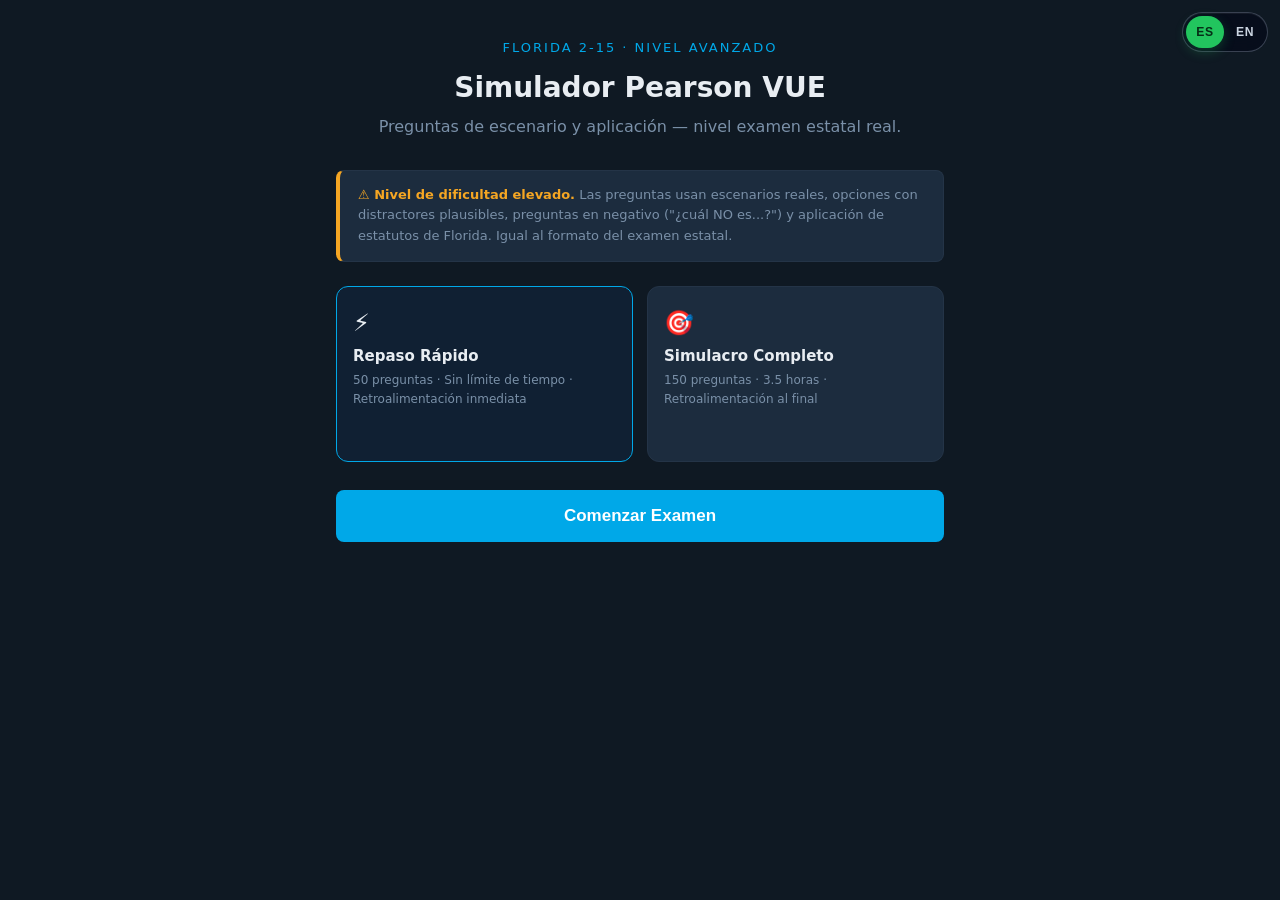
==== commit 30576c44: "Activar modo bilingüe en examen-avanzado.html" ====
--- a/examen-avanzado.html
+++ b/examen-avanzado.html
@@ -83,6 +83,7 @@
   .difficulty-note { background: var(--card); border: 1px solid var(--border); border-left: 4px solid var(--warn); border-radius: 8px; padding: 14px 18px; text-align: left; font-size: 13px; color: var(--muted); margin-bottom: 24px; line-height: 1.6; }
   .difficulty-note strong { color: var(--warn); }
 </style>
+<link rel="stylesheet" href="academia-i18n.css?v=20260901-1"/>
 </head>
 <body>
 
@@ -112,6 +113,7 @@
 
 <div id="exam-screen" style="display:none;">
   <header>
+    <a href="index.html" style="font-size:13px;color:var(--muted);text-decoration:none;white-space:nowrap;" id="back-link">← Academia</a>
     <div class="logo">Florida 2-15 <span>· Pearson VUE</span></div>
     <div id="timer">3:30:00</div>
   </header>
@@ -153,6 +155,7 @@
   <button class="btn btn-primary" onclick="location.reload()" style="width:100%;padding:16px;font-size:16px;">Nueva Sesión</button>
 </div>
 
+<script src="question-rotation.js?v=20260811-1"></script>
 <script>
 const Q = [
 
@@ -326,12 +329,22 @@
 
 function startExam() {
   showFeedback = MODE === 50;
-  let pool = shuffle(Q);
-  if (MODE === 50) {
-    questions = pool.slice(0, 50);
-  } else {
-    while (pool.length < 150) pool = pool.concat(shuffle(Q));
-    questions = pool.slice(0, 150);
+  const adapted=Q.map((question,index)=>({
+    q:question.q,o:question.a,a:question.c,__legacyIndex:index
+  }));
+  if(window.QUESTION_ROTATION){
+    const selected=window.QUESTION_ROTATION.select(adapted,MODE,{
+      storageKey:'advanced_exam_seen_'+MODE+'_v3',
+      lastStorageKey:'advanced_exam_last_'+MODE+'_v3',
+      shuffleQuestions:true,
+      shuffleOptions:false
+    });
+    questions=selected.map(item=>Q[item.__legacyIndex]);
+  }else{
+    questions=shuffle(Q).slice(0,Math.min(MODE,Q.length));
+  }
+  if(questions.length<MODE){
+    alert('Este banco contiene '+questions.length+' preguntas únicas. Se mostrarán todas sin repetir.');
   }
   secondsLeft = MODE === 50 ? 0 : 3 * 3600 + 30 * 60;
   startTime = Date.now();
@@ -474,5 +487,6 @@
     });
 }
 </script>
+<script src="academia-i18n.js?v=20260901-1"></script>
 </body>
 </html>
--- a/academia-i18n.css
+++ b/academia-i18n.css
@@ -0,0 +1,9 @@
+.academia-language-switcher{display:inline-flex;align-items:center;gap:2px;padding:3px;border:1px solid rgba(148,163,184,.35);border-radius:999px;background:rgba(2,6,23,.58);box-shadow:inset 0 1px 0 rgba(255,255,255,.06)}
+.academia-language-switcher button{min-width:38px;min-height:32px;padding:5px 9px;border:0;border-radius:999px;background:transparent;color:#cbd5e1;font:800 .76rem/1 Arial,sans-serif;letter-spacing:.05em;cursor:pointer}
+.academia-language-switcher button.is-active{color:#052e16;background:#22c55e;box-shadow:0 4px 12px rgba(34,197,94,.25)}
+.academia-language-switcher button:focus-visible{outline:3px solid rgba(147,197,253,.75);outline-offset:2px}
+.academia-language-switcher.is-floating{position:fixed;top:max(12px,env(safe-area-inset-top));right:12px;z-index:10000;backdrop-filter:blur(12px)}
+.academia-language-switcher.is-loading button[data-academia-language="en"]{position:relative;padding-right:20px}
+.academia-language-switcher.is-loading button[data-academia-language="en"]:after{content:"";position:absolute;right:7px;top:11px;width:7px;height:7px;border:2px solid currentColor;border-right-color:transparent;border-radius:50%;animation:academia-i18n-spin .7s linear infinite}
+@keyframes academia-i18n-spin{to{transform:rotate(360deg)}}
+@media(max-width:640px){.academia-language-switcher{order:-1;margin-left:auto}header .academia-language-switcher{position:relative;z-index:2}}
